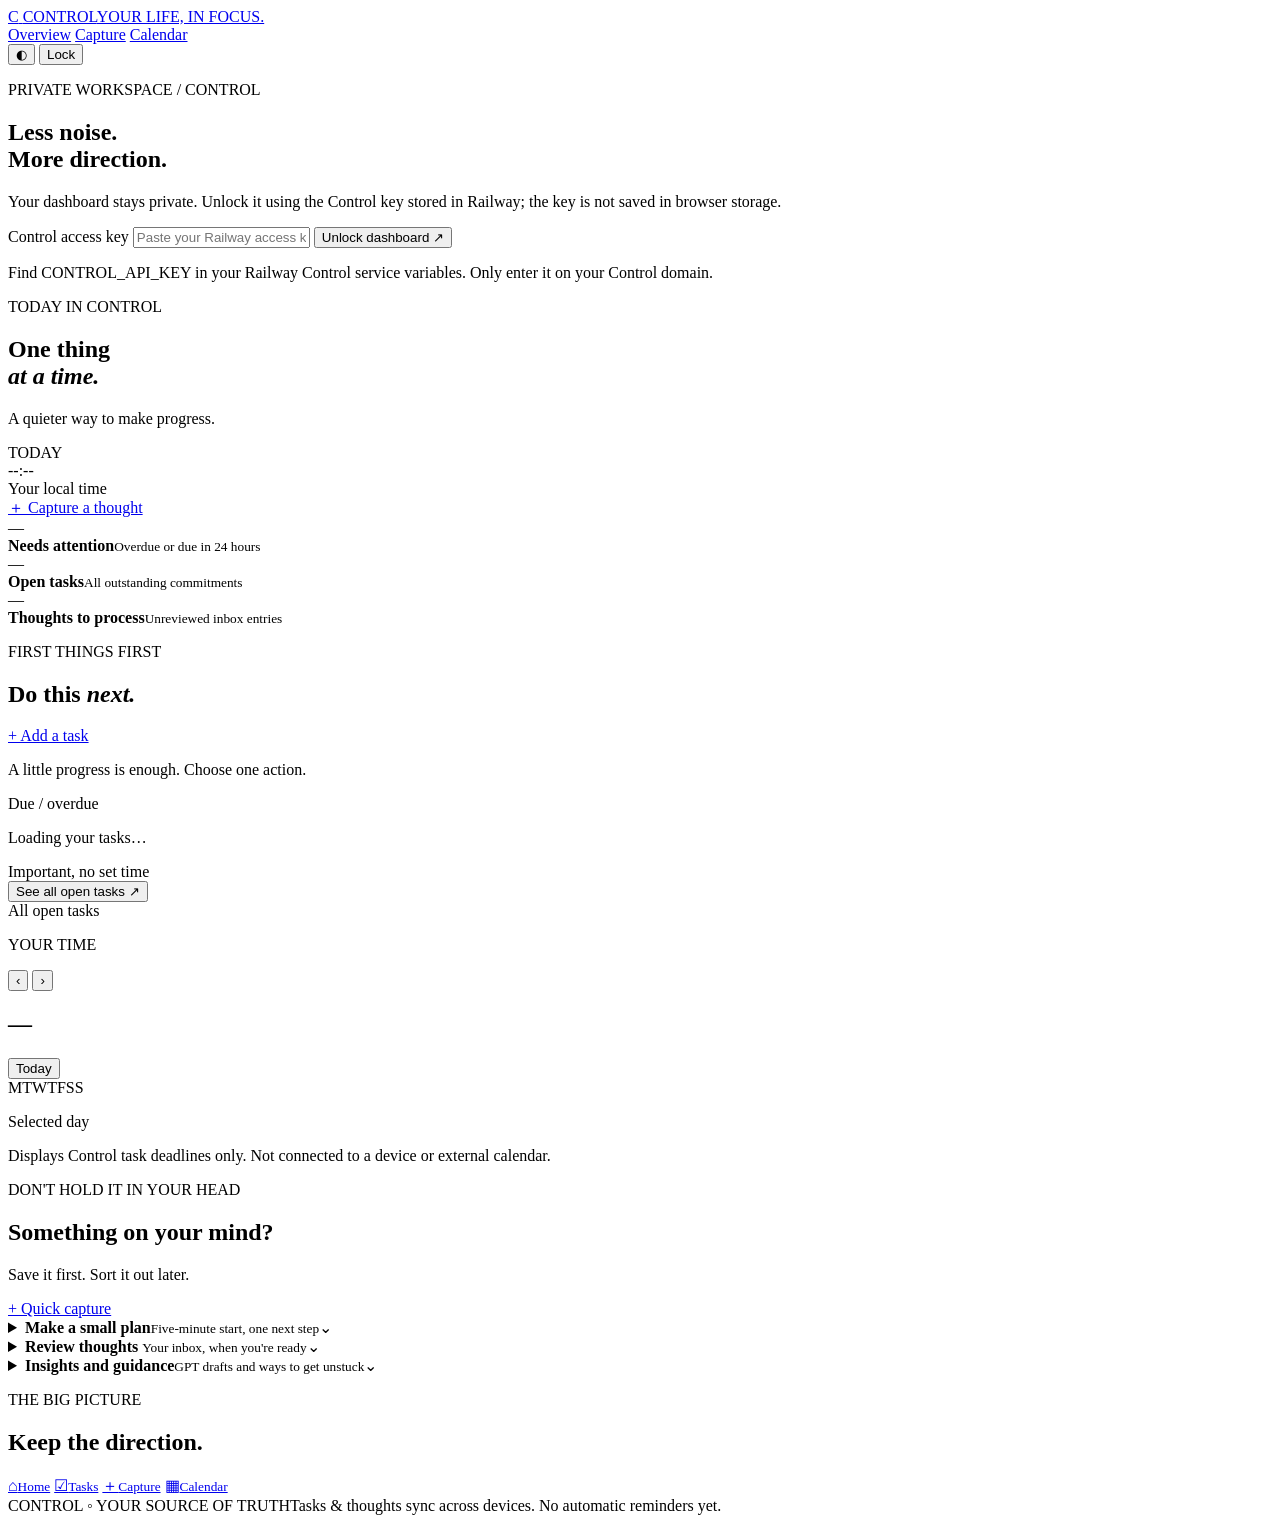
==== control/mobile_assets/dashboard.html @ 37900093 "Refit Fold mobile dashboard header and introduce accessible bottom navigation" ====
<!doctype html>
<html lang="en">
<head>
  <meta charset="utf-8">
  <meta name="viewport" content="width=device-width,initial-scale=1,viewport-fit=cover">
  <meta name="theme-color" content="#f5f5f2">
  <meta name="description" content="Control. A calm place to see what matters, when it matters.">
  <link rel="manifest" href="/manifest.webmanifest">
  <link rel="icon" href="/assets/control-icon.svg" type="image/svg+xml">
  <link rel="stylesheet" href="/assets/dashboard.css">
  <title>Control — Your day, clearly.</title>
</head>
<body>
  <div class="shell">
    <header class="topbar">
      <a class="wordmark" href="/app" aria-label="Control dashboard">
        <span class="brand-symbol" aria-hidden="true">C<span class="brand-dot"></span></span>
        <span>CONTROL<span class="wordmark-sub">YOUR LIFE, IN FOCUS.</span></span>
      </a>
      <nav class="topnav" aria-label="Main navigation">
        <a href="/app" aria-current="page">Overview</a>
        <a href="/capture?mode=thought">Capture</a>
        <a href="#calendar-panel">Calendar</a>
      </nav>
      <div class="top-actions">
        <button id="theme-toggle" class="icon-button" type="button" aria-label="Switch color theme" title="Switch color theme">◐</button>
        <button id="lock" class="text-button hidden" type="button">Lock</button>
      </div>
    </header>

    <main>
      <section class="unlock-wrap hidden" id="locked">
        <div class="unlock-card">
          <p class="eyebrow">PRIVATE WORKSPACE / CONTROL</p>
          <h1>Less noise.<br>More direction.</h1>
          <p class="muted">Your dashboard stays private. Unlock it using the Control key stored in Railway; the key is not saved in browser storage.</p>
          <form id="unlock-form">
            <label for="access">Control access key</label>
            <input id="access" type="password" required autocomplete="off" placeholder="Paste your Railway access key">
            <button class="button button-dark" type="submit">Unlock dashboard <span aria-hidden="true">↗</span></button>
          </form>
          <p class="helper">Find CONTROL_API_KEY in your Railway Control service variables. Only enter it on your Control domain.</p>
          <p id="login-error" class="error" role="alert"></p>
        </div>
      </section>

      <section id="dashboard" class="hidden" aria-label="Control home dashboard">
        <div class="dashboard-header">
          <div>
            <p class="eyebrow">TODAY <span class="status-pip" aria-hidden="true"></span> IN CONTROL</p>
            <h1>One thing<br><em>at a time.</em></h1>
            <p class="subline" id="today-long">A quieter way to make progress.</p>
          </div>
          <div class="hero-aside">
            <div class="hero-day-tag" id="hero-day-tag">TODAY</div>
            <div class="hero-clock" id="local-time" aria-label="Local time">--:--</div>
            <div class="hero-zone" id="local-zone">Your local time</div>
            <a class="button button-dark main-capture" href="/capture?mode=thought"><span aria-hidden="true">＋</span> Capture a thought</a>
          </div>
        </div>

        <section class="stats secondary-stats" aria-label="Current status">
          <div class="stat"><span class="stat-number" id="stat-due">—</span><div><strong>Needs attention</strong><small>Overdue or due in 24 hours</small></div></div>
          <div class="stat"><span class="stat-number" id="stat-open">—</span><div><strong>Open tasks</strong><small>All outstanding commitments</small></div></div>
          <div class="stat"><span class="stat-number" id="stat-thoughts">—</span><div><strong>Thoughts to process</strong><small>Unreviewed inbox entries</small></div></div>
        </section>

        <div class="dashboard-grid">
          <section class="panel attention-panel" id="attention">
            <div class="panel-head">
              <div><p class="eyebrow">FIRST THINGS FIRST</p><h2>Do this <em>next.</em></h2></div>
              <a href="/capture?mode=task" class="quiet-link">+ Add a task</a>
            </div>
            <p class="panel-intro">A little progress is enough. Choose one action.</p>
            <div class="task-heading"><span>Due / overdue</span><small id="urgent-count"></small></div>
            <div id="urgent-list" class="compact-list" aria-live="polite"><p class="empty">Loading your tasks…</p></div>
            <div class="task-heading secondary-heading"><span>Important, no set time</span><small id="undated-count"></small></div>
            <div id="undated-list" class="compact-list"></div>
            <button type="button" id="show-all-tasks" class="subtle-button">See all open tasks <span aria-hidden="true">↗</span></button>
            <div id="all-task-drawer" class="drawer hidden"><div class="task-heading">All open tasks</div><div id="all-task-list" class="compact-list"></div></div>
          </section>

          <section class="panel calendar-panel" id="calendar-panel">
            <div class="calendar-top">
              <p class="eyebrow eyebrow-light">YOUR TIME</p>
              <div class="calendar-nav">
                <button id="calendar-prev" type="button" aria-label="Previous month">‹</button>
                <button id="calendar-next" type="button" aria-label="Next month">›</button>
              </div>
            </div>
            <div class="month-header">
              <h2 id="calendar-month">—</h2>
              <button type="button" id="calendar-today">Today</button>
            </div>
            <div class="weekday-grid" aria-hidden="true"><span>M</span><span>T</span><span>W</span><span>T</span><span>F</span><span>S</span><span>S</span></div>
            <div id="calendar-grid" class="calendar-grid" role="group" aria-label="Calendar dates"></div>
            <div class="calendar-agenda">
              <p class="calendar-agenda-date" id="selected-date">Selected day</p>
              <div id="day-agenda"></div>
            </div>
            <p class="calendar-disclaimer">Displays Control task deadlines only. Not connected to a device or external calendar.</p>
          </section>
        </div>

        <section class="capture-ribbon">
          <div><p class="eyebrow">DON'T HOLD IT IN YOUR HEAD</p><h2>Something on your mind?</h2><p>Save it first. Sort it out later.</p></div>
          <a href="/capture?mode=thought" class="button button-dark">+ Quick capture</a>
        </section>

        <details class="more-section" id="plan-more">
          <summary><span><strong>Make a small plan</strong><small>Five-minute start, one next step</small></span><span class="disclosure-chevron">⌄</span></summary>
          <div class="more-content"><section class="panel focus-panel" id="focus">
            <div class="panel-head">
              <div><p class="eyebrow">03 / GET UNSTUCK</p><h2>A small start <em>counts.</em></h2></div>
              <span class="number-tag">05 MIN</span>
            </div>
            <p class="panel-intro">Pick one next action. A starting step is more useful than a perfect plan.</p>
            <form id="daily-plan-form">
              <label for="focus-task">What are you working toward?</label>
              <select id="focus-task"><option value="">No task selected yet</option></select>
              <label for="tiny-step">The first tiny action</label>
              <input id="tiny-step" maxlength="250" placeholder="e.g. Open my CV and write one sentence">
              <label for="start-cue">My if–then starting cue (optional)</label>
              <input id="start-cue" maxlength="250" placeholder="e.g. When I finish coffee, I'll open my CV">
              <div class="focus-actions">
                <button type="submit" class="button button-dark">Save my start plan</button>
                <button type="button" id="focus-timer" class="button button-outline">Start 5 minutes</button>
              </div>
              <div class="micro-feedback" id="plan-status" role="status"></div>
              <p class="micro-note">Your plan is stored privately. This doesn't create a deadline or notification.</p>
            </form>
          </section></div>
        </details>
        <details class="more-section" id="thought-more">
          <summary><span><strong>Review thoughts <span id="thought-summary-count"></span></strong><small>Your inbox, when you're ready</small></span><span class="disclosure-chevron">⌄</span></summary>
          <div class="more-content"><section class="panel inbox-panel" id="inbox">
            <div class="panel-head">
              <div><p class="eyebrow">04 / OPEN LOOPS</p><h2>Thoughts to <em>return to.</em></h2></div>
              <span class="count-ring" id="inbox-badge">0</span>
            </div>
            <p class="panel-intro">You don't need to solve everything when it first appears. Preserve it, then revisit it.</p>
            <div id="thought-list" class="thought-list"><p class="empty">Loading your thought inbox…</p></div>
            <a href="/capture?mode=thought" class="subtle-button link-block">Write something down <span aria-hidden="true">↗</span></a>
          </section></div>
        </details>
        <details class="more-section" id="insights-more">
          <summary><span><strong>Insights and guidance</strong><small>GPT drafts and ways to get unstuck</small></span><span class="disclosure-chevron">⌄</span></summary>
          <div class="more-content"><div class="lower-grid"><section class="panel review-panel" id="reviews">
            <div class="panel-head">
              <div><p class="eyebrow">06 / REFLECTION DESK</p><h2>From noise <em>to insight.</em></h2></div>
              <a href="/capture#ai-review-title" class="quiet-link">Full review desk ↗</a>
            </div>
            <p class="panel-intro">GPT analyses are drafts to inspect, not judgments or new commitments.</p>
            <div id="ai-preview" class="review-preview"><p class="empty">No saved AI reviews yet.</p></div>
            <div class="review-meta">
              <span>Hourly ChatGPT checks: configured</span>
              <span id="review-updated">Awaiting first saved review</span>
            </div>
          </section><section class="panel guidance-panel">
            <div class="panel-head">
              <div><p class="eyebrow">05 / YOUR OPERATING RULES</p><h2>Work with <em>your brain.</em></h2></div>
            </div>
            <div class="guidance-list">
              <div><span class="guidance-number">01</span><p><strong>Make time visible.</strong><span>Set actual deadlines and departure buffers. A time written in a title is not a reminder.</span></p></div>
              <div><span class="guidance-number">02</span><p><strong>Start before you feel ready.</strong><span>Choose a two-minute opening move, then decide whether to continue.</span></p></div>
              <div><span class="guidance-number">03</span><p><strong>Stay within 3–4 priorities.</strong><span>Don't turn every idea into an obligation. Capture first, choose later.</span></p></div>
            </div>
          </section></div></div>
        </details>

        <section class="goals-strip hidden" id="goals" aria-label="Your longer-term goals">
          <div><p class="eyebrow">THE BIG PICTURE</p><h2>Keep the direction.</h2></div>
          <div id="goal-chips" class="goal-chips"></div>
        </section>

        <div id="global-status" class="global-status" role="status"></div>
        <nav class="mobile-dock" aria-label="Quick navigation">
          <a href="/app" aria-current="page"><span aria-hidden="true">⌂</span><small>Home</small></a>
          <a href="#attention"><span aria-hidden="true">☑</span><small>Tasks</small></a>
          <a class="dock-capture" href="/capture?mode=thought"><span aria-hidden="true">＋</span><small>Capture</small></a>
          <a href="#calendar-panel"><span aria-hidden="true">▦</span><small>Calendar</small></a>
        </nav>
        <footer><span>CONTROL <span class="foot-bullet">◦</span> YOUR SOURCE OF TRUTH</span><span>Tasks &amp; thoughts sync across devices. No automatic reminders yet.</span></footer>
      </section>
    </main>
  </div>
  <script src="/assets/dashboard.js" defer></script>
</body>
</html>
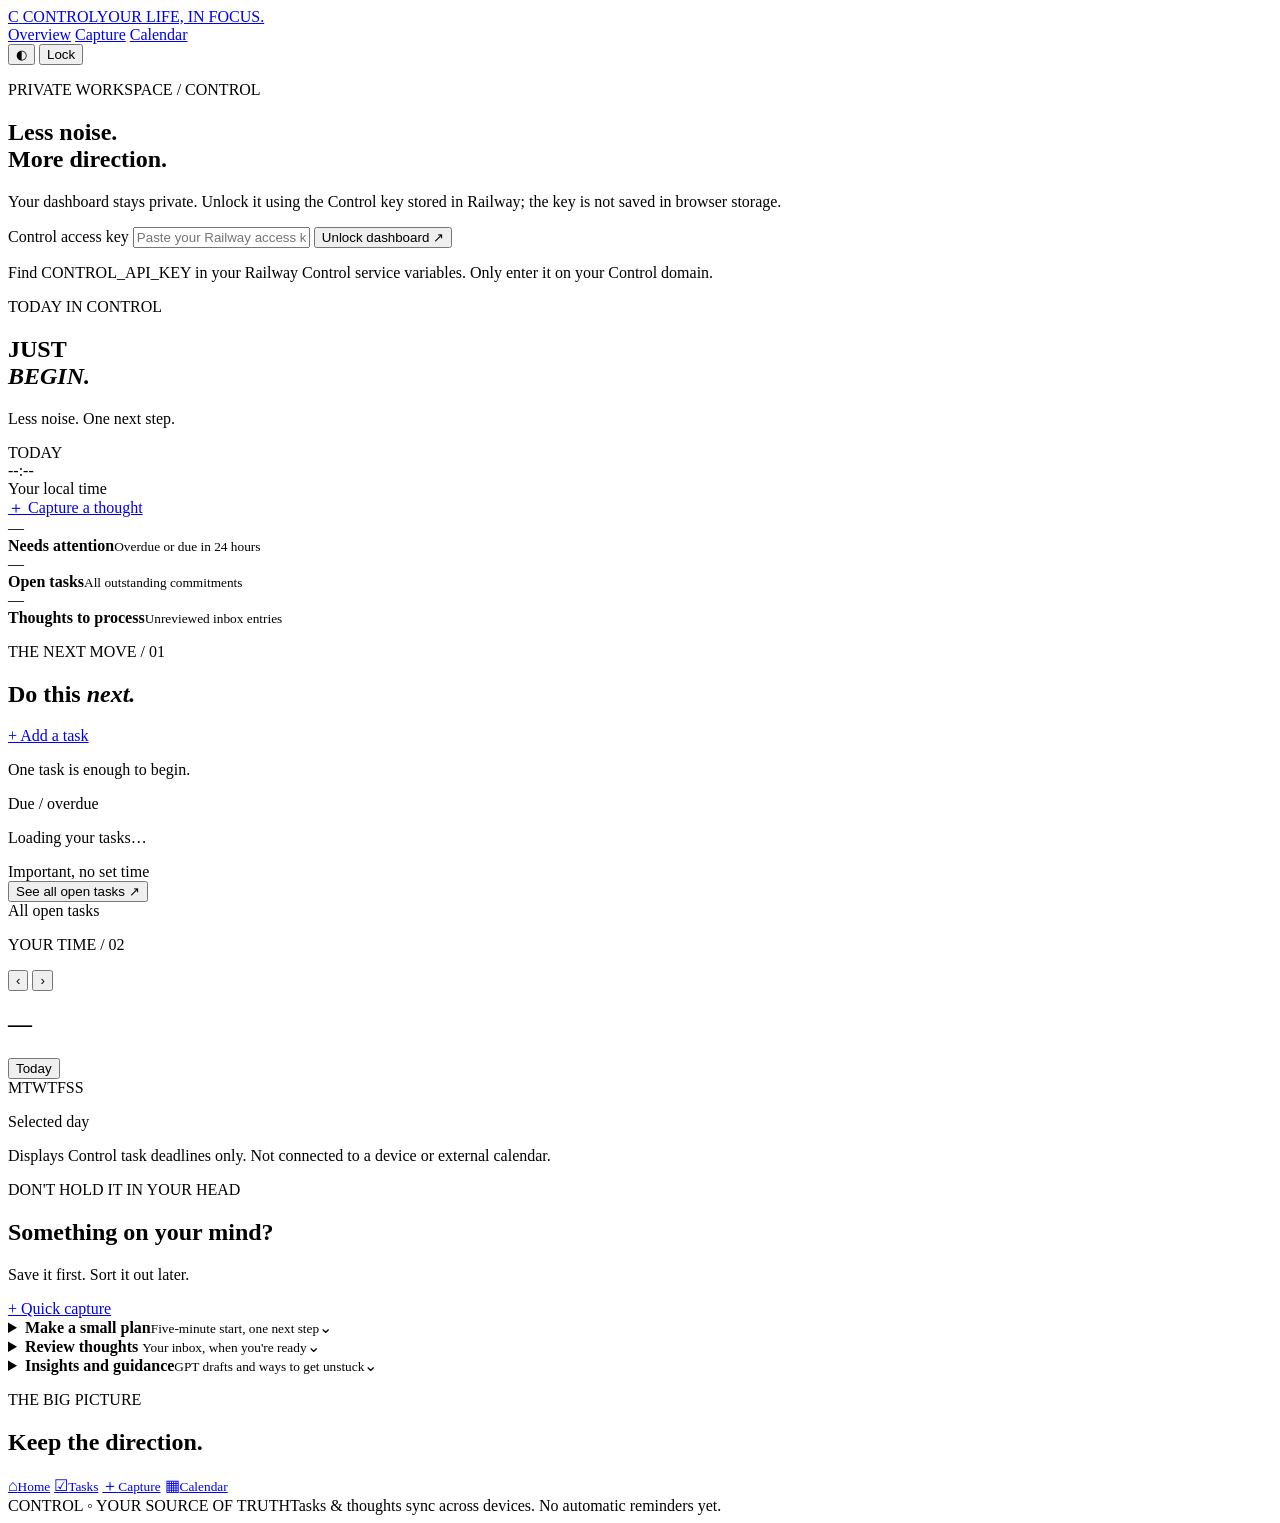
==== commit 22d38a95: "Adopt bold high-contrast typographic hierarchy from Fold reference" ====
--- a/control/mobile_assets/dashboard.html
+++ b/control/mobile_assets/dashboard.html
@@ -3,12 +3,12 @@
 <head>
   <meta charset="utf-8">
   <meta name="viewport" content="width=device-width,initial-scale=1,viewport-fit=cover">
-  <meta name="theme-color" content="#f5f5f2">
+  <meta name="theme-color" content="#090909">
   <meta name="description" content="Control. A calm place to see what matters, when it matters.">
   <link rel="manifest" href="/manifest.webmanifest">
   <link rel="icon" href="/assets/control-icon.svg" type="image/svg+xml">
   <link rel="stylesheet" href="/assets/dashboard.css">
-  <title>Control — Your day, clearly.</title>
+  <title>Control — Just begin.</title>
 </head>
 <body>
   <div class="shell">
@@ -48,8 +48,8 @@
         <div class="dashboard-header">
           <div>
             <p class="eyebrow">TODAY <span class="status-pip" aria-hidden="true"></span> IN CONTROL</p>
-            <h1>One thing<br><em>at a time.</em></h1>
-            <p class="subline" id="today-long">A quieter way to make progress.</p>
+            <h1>JUST<br><em>BEGIN.</em></h1>
+            <p class="subline" id="today-long">Less noise. One next step.</p>
           </div>
           <div class="hero-aside">
             <div class="hero-day-tag" id="hero-day-tag">TODAY</div>
@@ -68,21 +68,25 @@
         <div class="dashboard-grid">
           <section class="panel attention-panel" id="attention">
             <div class="panel-head">
-              <div><p class="eyebrow">FIRST THINGS FIRST</p><h2>Do this <em>next.</em></h2></div>
+              <div><p class="eyebrow">THE NEXT MOVE <span aria-hidden="true">/ 01</span></p><h2>Do this <em>next.</em></h2></div>
               <a href="/capture?mode=task" class="quiet-link">+ Add a task</a>
             </div>
-            <p class="panel-intro">A little progress is enough. Choose one action.</p>
-            <div class="task-heading"><span>Due / overdue</span><small id="urgent-count"></small></div>
-            <div id="urgent-list" class="compact-list" aria-live="polite"><p class="empty">Loading your tasks…</p></div>
-            <div class="task-heading secondary-heading"><span>Important, no set time</span><small id="undated-count"></small></div>
-            <div id="undated-list" class="compact-list"></div>
+            <p class="panel-intro">One task is enough to begin.</p>
+            <div id="urgent-section">
+              <div class="task-heading"><span>Due / overdue</span><small id="urgent-count"></small></div>
+              <div id="urgent-list" class="compact-list" aria-live="polite"><p class="empty">Loading your tasks…</p></div>
+            </div>
+            <div id="undated-section">
+              <div class="task-heading secondary-heading"><span id="undated-heading">Important, no set time</span><small id="undated-count"></small></div>
+              <div id="undated-list" class="compact-list"></div>
+            </div>
             <button type="button" id="show-all-tasks" class="subtle-button">See all open tasks <span aria-hidden="true">↗</span></button>
             <div id="all-task-drawer" class="drawer hidden"><div class="task-heading">All open tasks</div><div id="all-task-list" class="compact-list"></div></div>
           </section>
 
           <section class="panel calendar-panel" id="calendar-panel">
             <div class="calendar-top">
-              <p class="eyebrow eyebrow-light">YOUR TIME</p>
+              <p class="eyebrow eyebrow-light">YOUR TIME / 02</p>
               <div class="calendar-nav">
                 <button id="calendar-prev" type="button" aria-label="Previous month">‹</button>
                 <button id="calendar-next" type="button" aria-label="Next month">›</button>
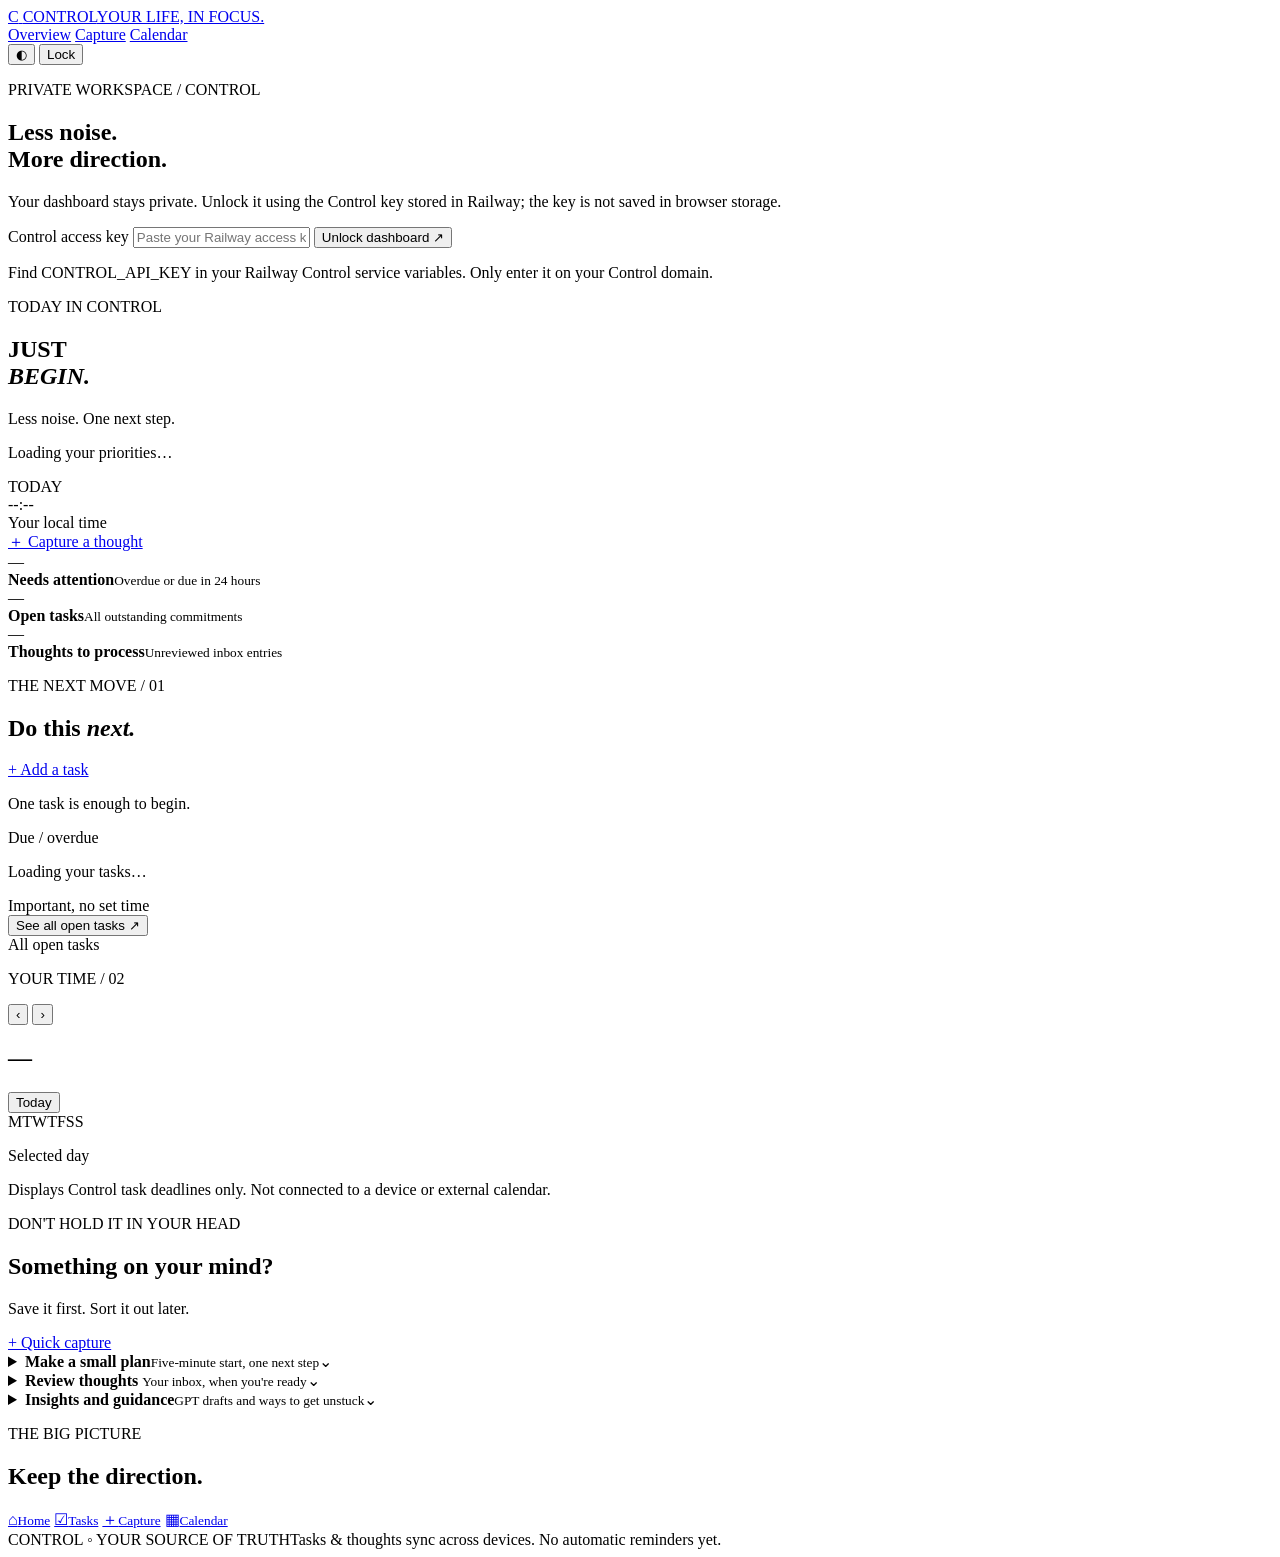
==== commit 025e7070: "Add single concise status line instead of repeated mobile counters" ====
--- a/control/mobile_assets/dashboard.html
+++ b/control/mobile_assets/dashboard.html
@@ -50,6 +50,7 @@
             <p class="eyebrow">TODAY <span class="status-pip" aria-hidden="true"></span> IN CONTROL</p>
             <h1>JUST<br><em>BEGIN.</em></h1>
             <p class="subline" id="today-long">Less noise. One next step.</p>
+            <p class="day-summary" id="day-summary" aria-live="polite">Loading your priorities…</p>
           </div>
           <div class="hero-aside">
             <div class="hero-day-tag" id="hero-day-tag">TODAY</div>
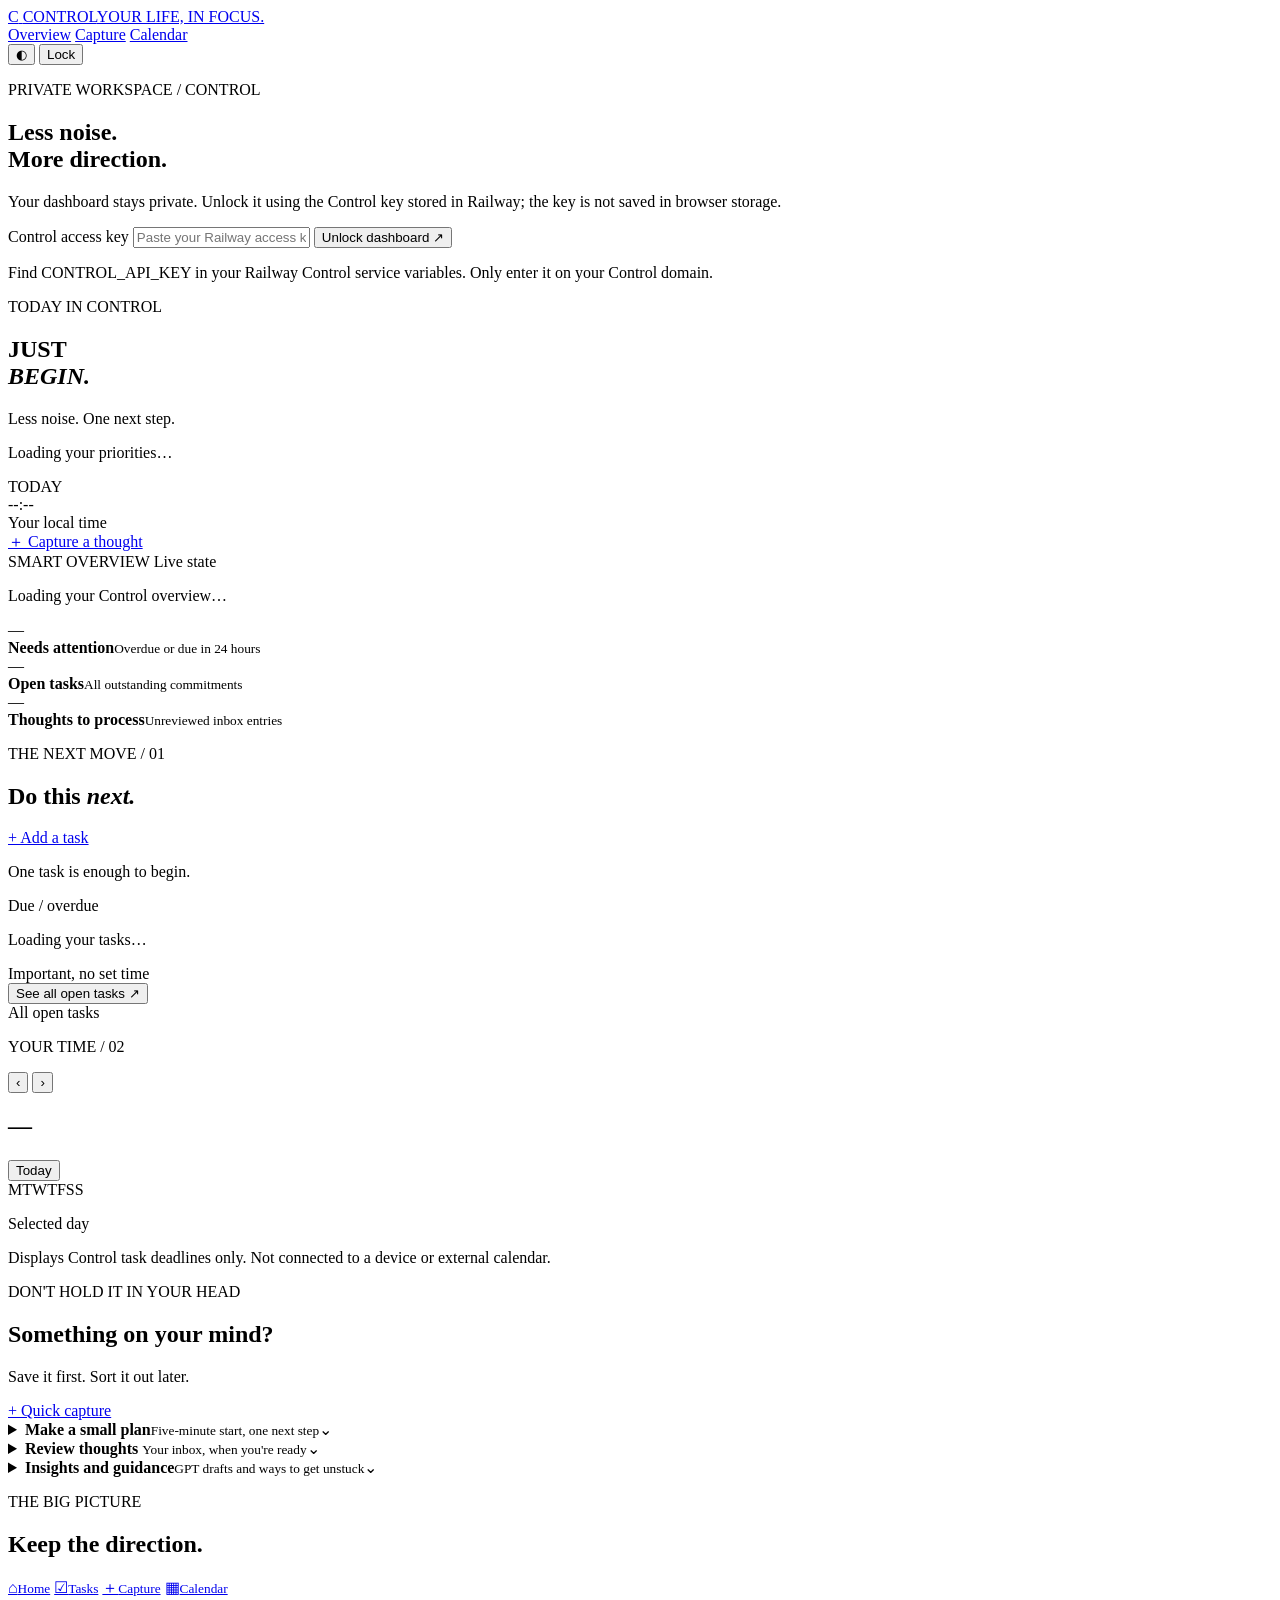
==== commit c27d1b40: "Add compact AI overview and explicit raw-task editing with date confirmation" ====
--- a/control/mobile_assets/dashboard.html
+++ b/control/mobile_assets/dashboard.html
@@ -60,6 +60,14 @@
           </div>
         </div>
 
+        <section class="ai-overview" aria-labelledby="overview-label">
+          <div class="overview-heading">
+            <span id="overview-label" class="eyebrow">SMART OVERVIEW</span>
+            <span id="overview-meta" class="overview-meta">Live state</span>
+          </div>
+          <p id="overview-text" class="overview-text" aria-live="polite">Loading your Control overview…</p>
+          <p id="overview-question" class="overview-question hidden"></p>
+        </section>
         <section class="stats secondary-stats" aria-label="Current status">
           <div class="stat"><span class="stat-number" id="stat-due">—</span><div><strong>Needs attention</strong><small>Overdue or due in 24 hours</small></div></div>
           <div class="stat"><span class="stat-number" id="stat-open">—</span><div><strong>Open tasks</strong><small>All outstanding commitments</small></div></div>
@@ -107,6 +115,23 @@
           </section>
         </div>
 
+        <dialog id="task-editor" class="task-editor" aria-labelledby="task-editor-title">
+          <form id="task-edit-form">
+            <div class="editor-top"><span class="eyebrow">TASK DETAILS</span><button type="button" class="editor-close" id="task-editor-close" aria-label="Close task editor">×</button></div>
+            <h2 id="task-editor-title">Make it actionable.</h2>
+            <p id="task-editor-source" class="editor-source"></p>
+            <p id="task-editor-suggestion" class="editor-suggestion hidden"></p>
+            <input type="hidden" id="edit-task-id"/>
+            <label for="edit-task-title">Clear task title</label><input id="edit-task-title" maxlength="200" required>
+            <label for="edit-task-project">Project (optional)</label><input id="edit-task-project" maxlength="120">
+            <label for="edit-task-priority">Priority</label><select id="edit-task-priority"><option value="low">Low</option><option value="medium">Normal</option><option value="high">High</option></select>
+            <label for="edit-task-date">Date and time (optional)</label><input id="edit-task-date" type="datetime-local">
+            <label for="edit-task-zone">Timezone for this date</label><select id="edit-task-zone"><option value="device">Phone timezone</option><option value="moscow">Moscow (UTC+3)</option></select>
+            <p class="editor-hint">An unconfirmed date stays off the calendar. Saving a date makes it a real Control deadline; this still won't create an alarm.</p>
+            <div class="editor-actions"><button type="button" id="task-editor-cancel" class="button button-outline">Cancel</button><button type="submit" class="button button-dark" id="task-editor-save">Save task</button></div>
+            <p id="task-editor-error" role="alert" class="editor-error"></p>
+          </form>
+        </dialog>
         <section class="capture-ribbon">
           <div><p class="eyebrow">DON'T HOLD IT IN YOUR HEAD</p><h2>Something on your mind?</h2><p>Save it first. Sort it out later.</p></div>
           <a href="/capture?mode=thought" class="button button-dark">+ Quick capture</a>
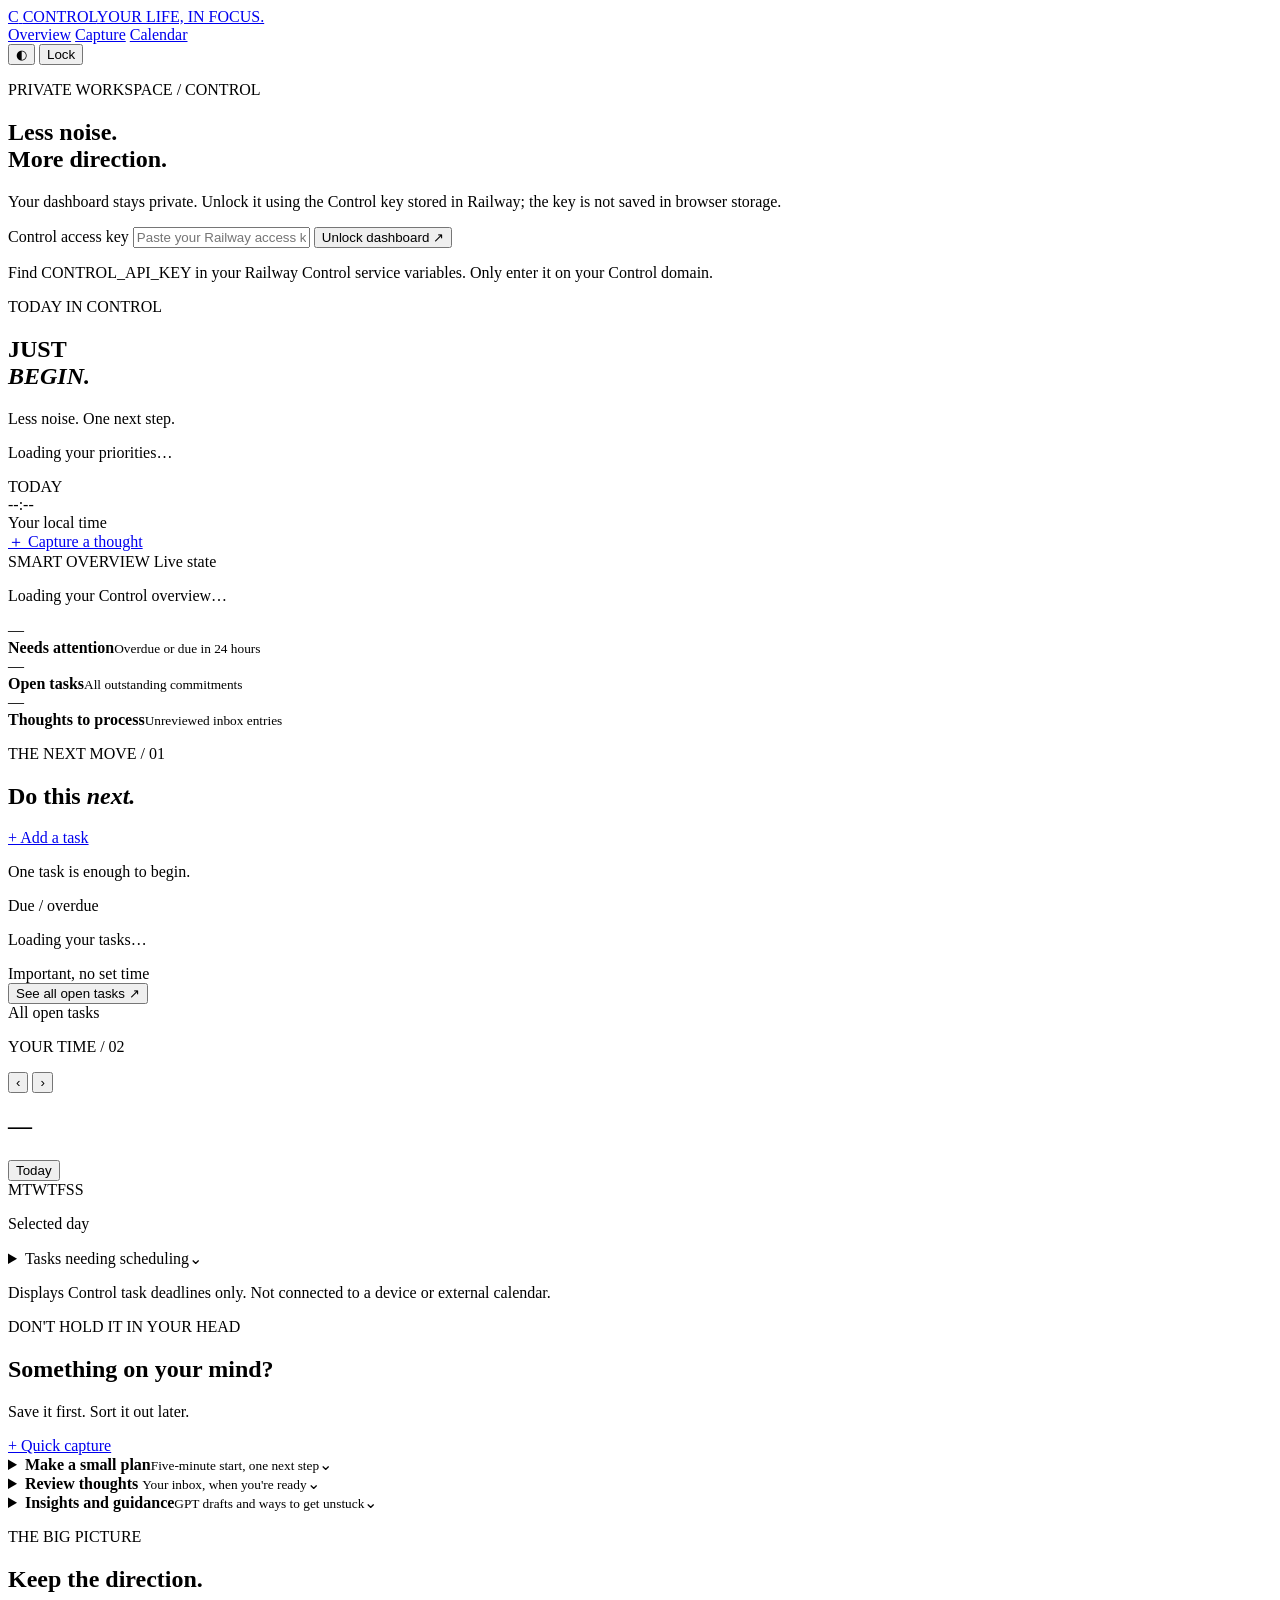
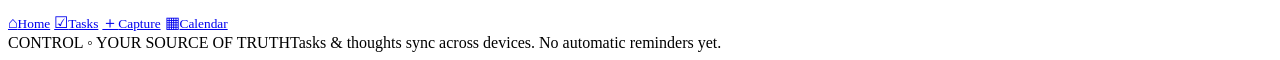
==== commit 4cd38095: "Expose ambiguous dates in a collapsible calendar review queue" ====
--- a/control/mobile_assets/dashboard.html
+++ b/control/mobile_assets/dashboard.html
@@ -111,6 +111,10 @@
               <p class="calendar-agenda-date" id="selected-date">Selected day</p>
               <div id="day-agenda"></div>
             </div>
+            <details class="calendar-unscheduled hidden" id="calendar-unscheduled">
+              <summary><span id="unscheduled-count">Tasks needing scheduling</span><span aria-hidden="true">⌄</span></summary>
+              <div id="unscheduled-list" class="unscheduled-list"></div>
+            </details>
             <p class="calendar-disclaimer">Displays Control task deadlines only. Not connected to a device or external calendar.</p>
           </section>
         </div>
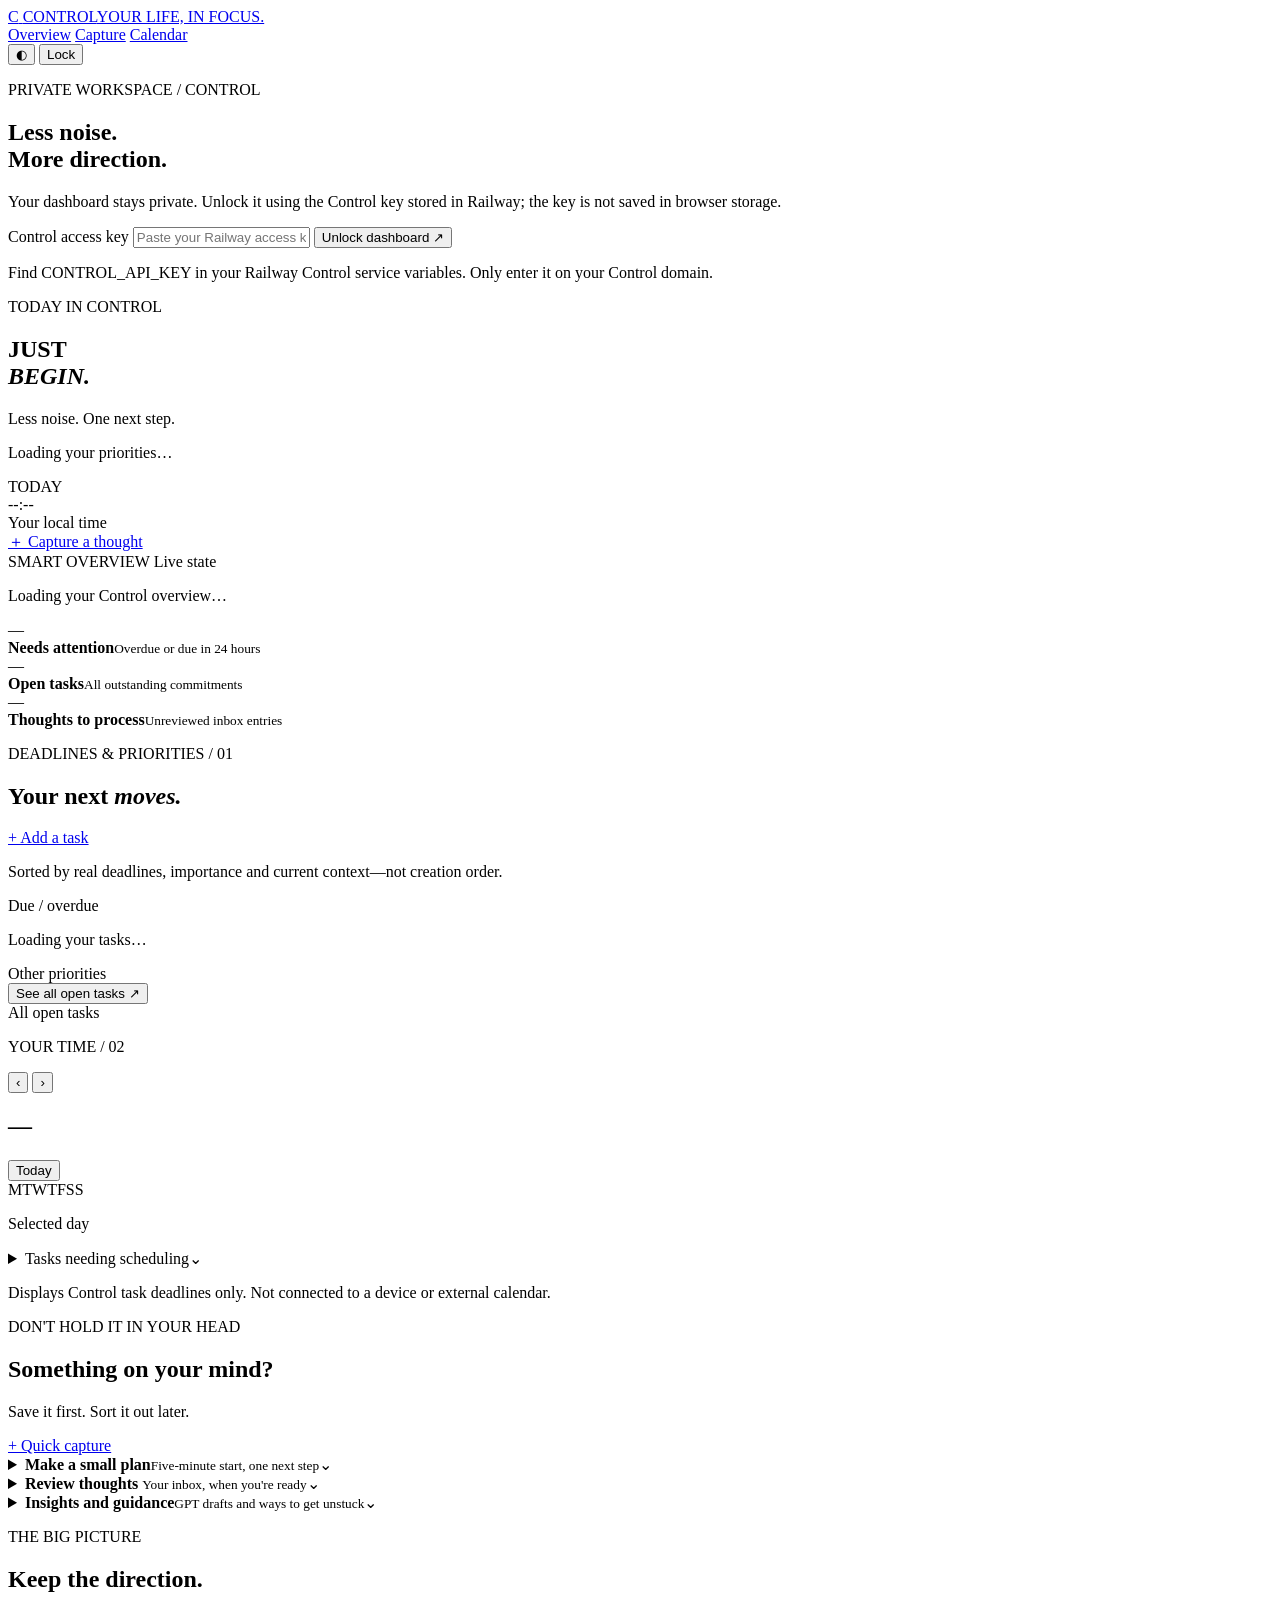
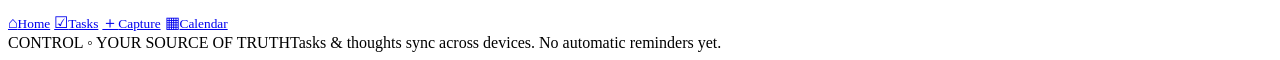
==== commit c15a7a78: "Make hero and AI advice data-driven, show ranked priorities and hide Lock control" ====
--- a/control/mobile_assets/dashboard.html
+++ b/control/mobile_assets/dashboard.html
@@ -24,7 +24,7 @@
       </nav>
       <div class="top-actions">
         <button id="theme-toggle" class="icon-button" type="button" aria-label="Switch color theme" title="Switch color theme">◐</button>
-        <button id="lock" class="text-button hidden" type="button">Lock</button>
+        <button id="lock" class="text-button hidden" type="button" aria-hidden="true" tabindex="-1">Lock</button>
       </div>
     </header>
 
@@ -48,7 +48,7 @@
         <div class="dashboard-header">
           <div>
             <p class="eyebrow">TODAY <span class="status-pip" aria-hidden="true"></span> IN CONTROL</p>
-            <h1>JUST<br><em>BEGIN.</em></h1>
+            <h1><span id="hero-primary">JUST</span><br><em id="hero-secondary">BEGIN.</em></h1>
             <p class="subline" id="today-long">Less noise. One next step.</p>
             <p class="day-summary" id="day-summary" aria-live="polite">Loading your priorities…</p>
           </div>
@@ -66,7 +66,7 @@
             <span id="overview-meta" class="overview-meta">Live state</span>
           </div>
           <p id="overview-text" class="overview-text" aria-live="polite">Loading your Control overview…</p>
-          <p id="overview-question" class="overview-question hidden"></p>
+          <p id="overview-insight" class="overview-insight hidden"></p><p id="overview-next-step" class="overview-next-step hidden"></p><p id="overview-question" class="overview-question hidden"></p>
         </section>
         <section class="stats secondary-stats" aria-label="Current status">
           <div class="stat"><span class="stat-number" id="stat-due">—</span><div><strong>Needs attention</strong><small>Overdue or due in 24 hours</small></div></div>
@@ -77,16 +77,16 @@
         <div class="dashboard-grid">
           <section class="panel attention-panel" id="attention">
             <div class="panel-head">
-              <div><p class="eyebrow">THE NEXT MOVE <span aria-hidden="true">/ 01</span></p><h2>Do this <em>next.</em></h2></div>
+              <div><p class="eyebrow">DEADLINES &amp; PRIORITIES <span aria-hidden="true">/ 01</span></p><h2>Your next <em>moves.</em></h2></div>
               <a href="/capture?mode=task" class="quiet-link">+ Add a task</a>
             </div>
-            <p class="panel-intro">One task is enough to begin.</p>
+            <p class="panel-intro">Sorted by real deadlines, importance and current context—not creation order.</p>
             <div id="urgent-section">
               <div class="task-heading"><span>Due / overdue</span><small id="urgent-count"></small></div>
               <div id="urgent-list" class="compact-list" aria-live="polite"><p class="empty">Loading your tasks…</p></div>
             </div>
             <div id="undated-section">
-              <div class="task-heading secondary-heading"><span id="undated-heading">Important, no set time</span><small id="undated-count"></small></div>
+              <div class="task-heading secondary-heading"><span id="undated-heading">Other priorities</span><small id="undated-count"></small></div>
               <div id="undated-list" class="compact-list"></div>
             </div>
             <button type="button" id="show-all-tasks" class="subtle-button">See all open tasks <span aria-hidden="true">↗</span></button>
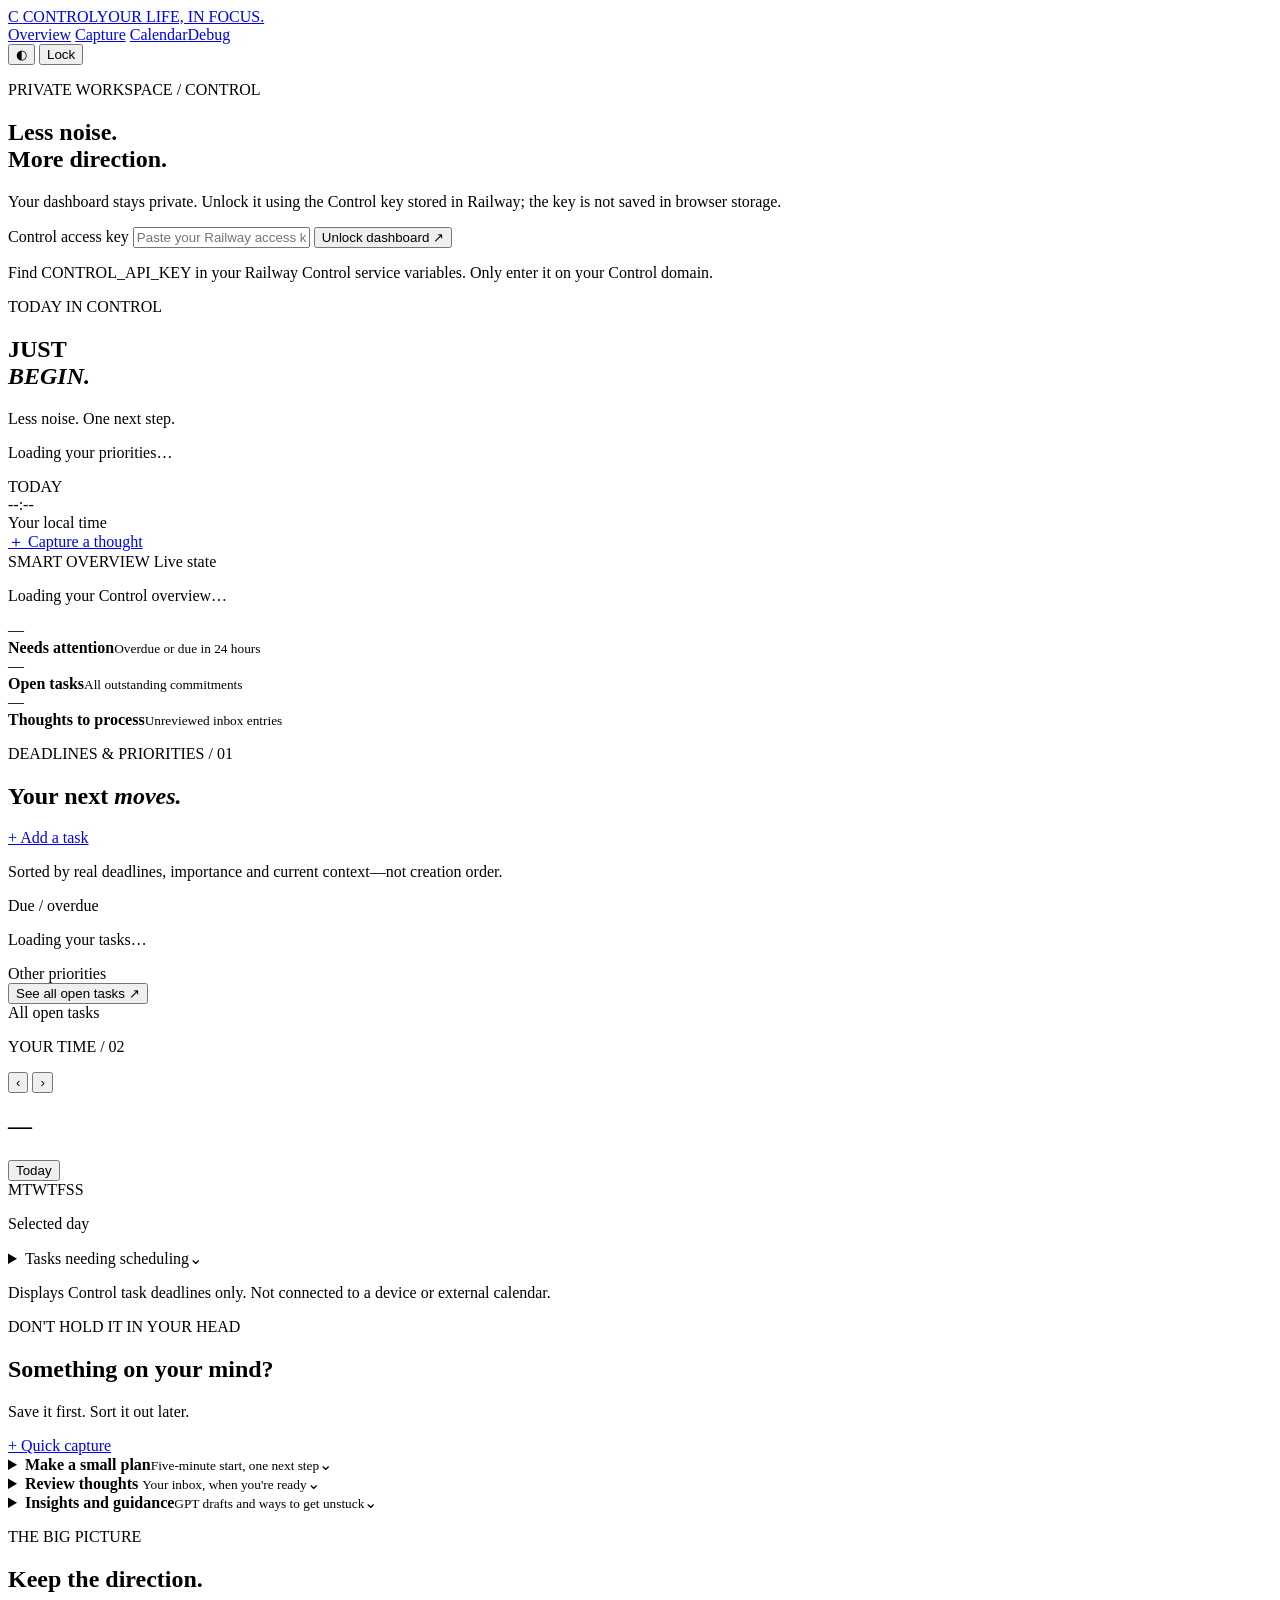
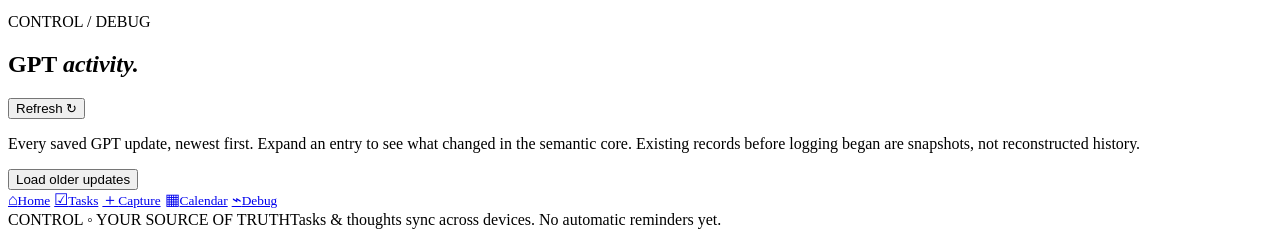
==== commit cdd68856: "Add GPT activity page and Debug bottom-dock entry" ====
--- a/control/mobile_assets/dashboard.html
+++ b/control/mobile_assets/dashboard.html
@@ -20,7 +20,7 @@
       <nav class="topnav" aria-label="Main navigation">
         <a href="/app" aria-current="page">Overview</a>
         <a href="/capture?mode=thought">Capture</a>
-        <a href="#calendar-panel">Calendar</a>
+        <a href="#calendar-panel">Calendar</a><a href="#debug-page" id="debug-top-link">Debug</a>
       </nav>
       <div class="top-actions">
         <button id="theme-toggle" class="icon-button" type="button" aria-label="Switch color theme" title="Switch color theme">◐</button>
@@ -207,12 +207,20 @@
           <div id="goal-chips" class="goal-chips"></div>
         </section>
 
-        <div id="global-status" class="global-status" role="status"></div>
+        <section id="debug-page" class="debug-page hidden" aria-label="GPT activity and semantic changes">
+  <div class="panel-head"><div><p class="eyebrow">CONTROL / DEBUG</p><h2>GPT <em>activity.</em></h2></div><button type="button" class="subtle-button" id="debug-refresh">Refresh ↻</button></div>
+  <p class="panel-intro">Every saved GPT update, newest first. Expand an entry to see what changed in the semantic core. Existing records before logging began are snapshots, not reconstructed history.</p>
+  <p id="debug-status" class="overview-meta" role="status"></p>
+  <div id="debug-events" class="debug-events"></div>
+  <button type="button" id="debug-more" class="subtle-button hidden">Load older updates</button>
+</section>
+<div id="global-status" class="global-status" role="status"></div>
         <nav class="mobile-dock" aria-label="Quick navigation">
           <a href="/app" aria-current="page"><span aria-hidden="true">⌂</span><small>Home</small></a>
           <a href="#attention"><span aria-hidden="true">☑</span><small>Tasks</small></a>
           <a class="dock-capture" href="/capture?mode=thought"><span aria-hidden="true">＋</span><small>Capture</small></a>
           <a href="#calendar-panel"><span aria-hidden="true">▦</span><small>Calendar</small></a>
+          <a href="#debug-page" id="debug-dock-link"><span aria-hidden="true">⌁</span><small>Debug</small></a>
         </nav>
         <footer><span>CONTROL <span class="foot-bullet">◦</span> YOUR SOURCE OF TRUTH</span><span>Tasks &amp; thoughts sync across devices. No automatic reminders yet.</span></footer>
       </section>
